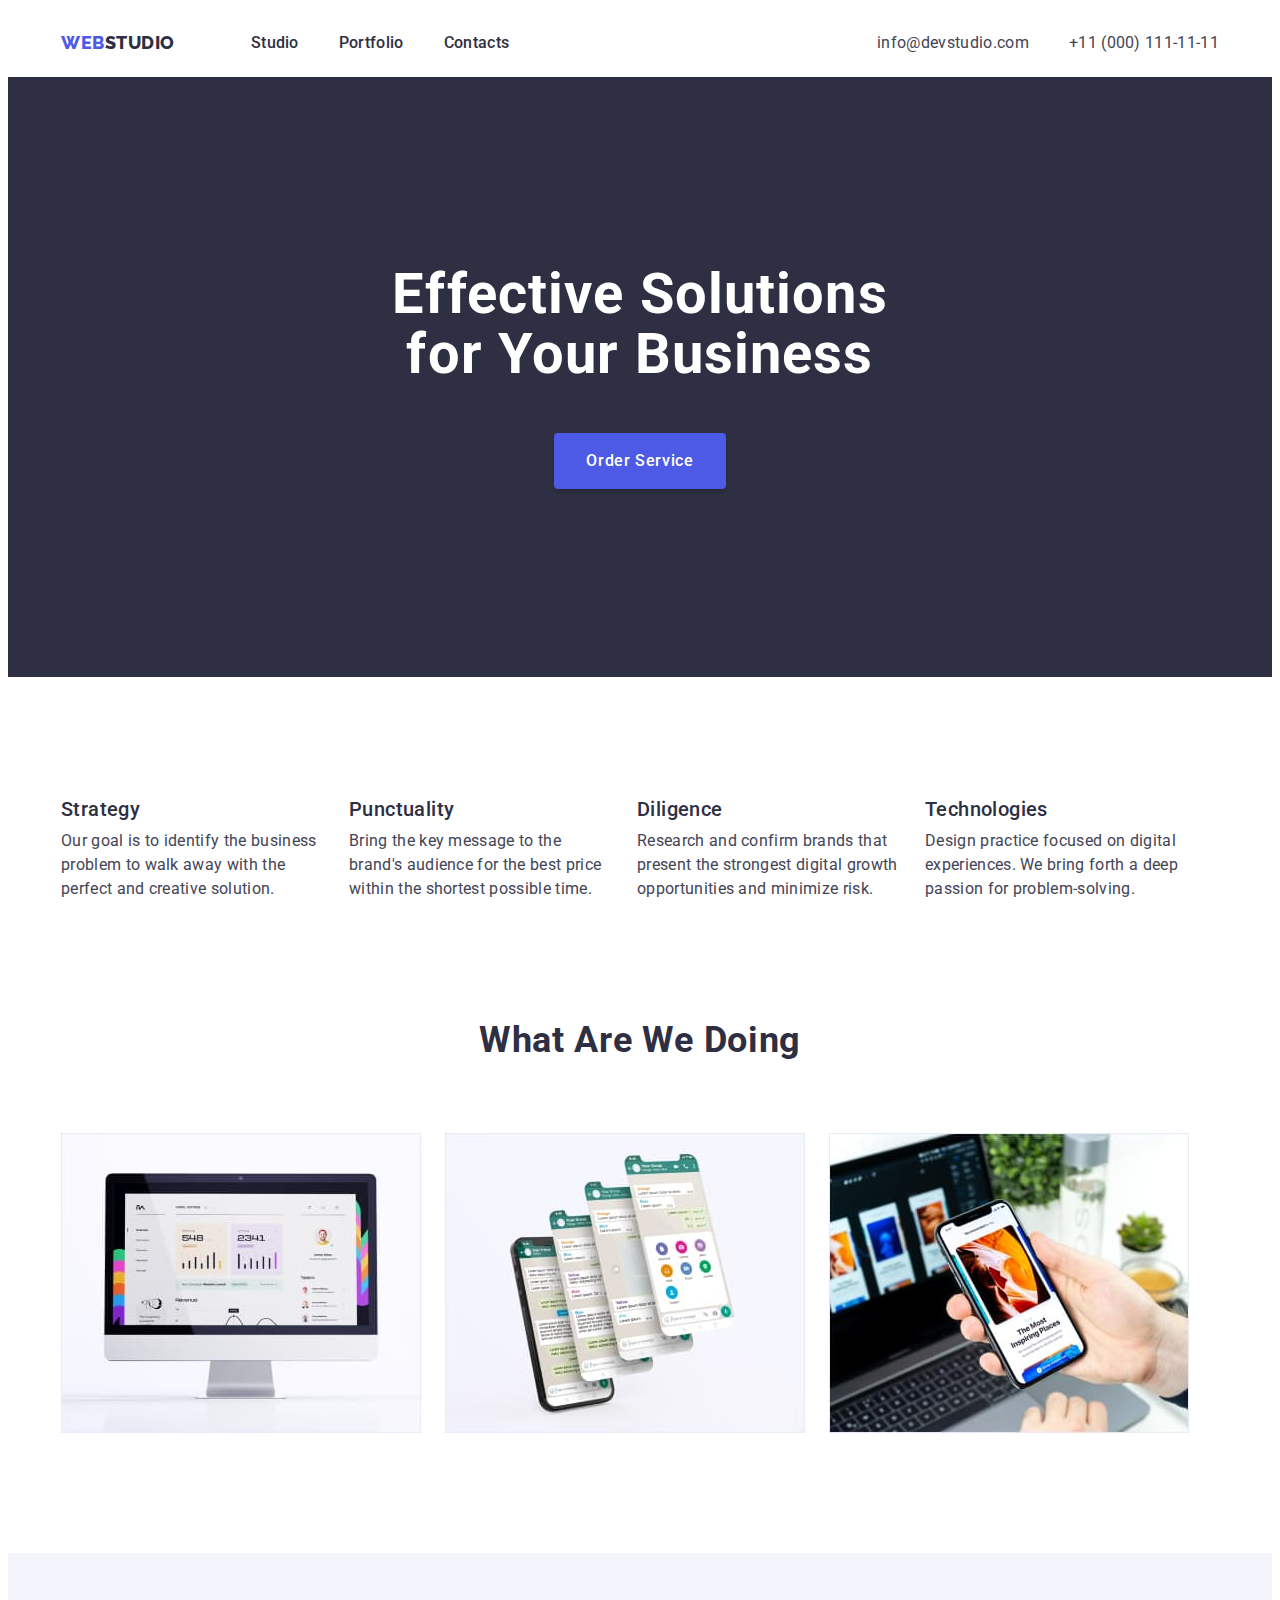
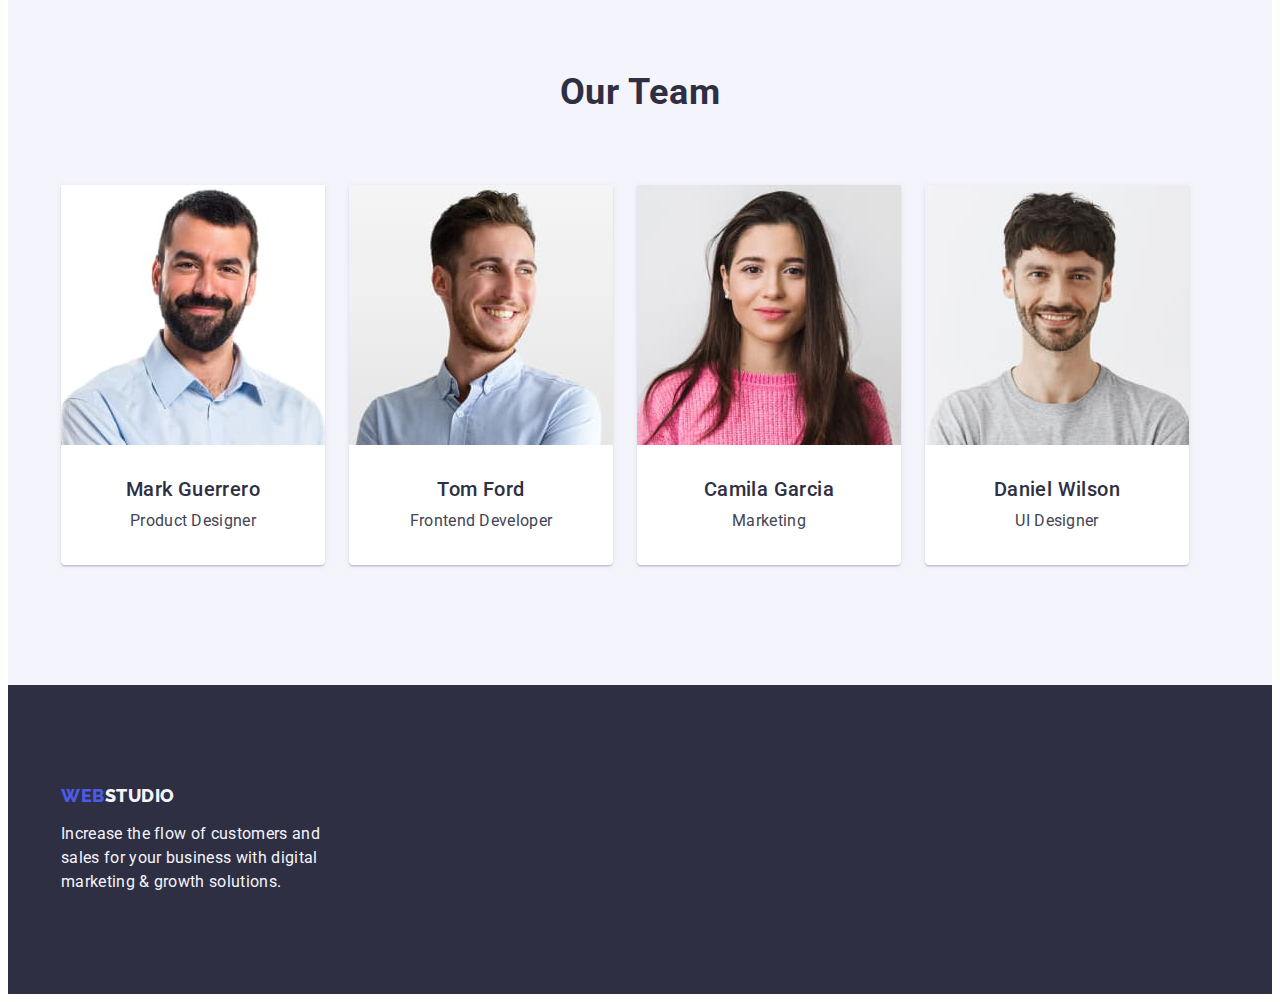
==== index.html @ d1e50bb7 "Initial commit" ====
<!DOCTYPE html>
<html lang="en">
  <head>
    <meta charset="UTF-8" />
    <meta http-equiv="X-UA-Compatible" content="IE=edge" />
    <meta name="viewport" content="width=device-width, initial-scale=1.0" />
    <link rel="preconnect" href="https://fonts.googleapis.com" />
    <link rel="preconnect" href="https://fonts.gstatic.com" crossorigin />
    <link href="https://fonts.googleapis.com/css2?family=Raleway:wght@800&family=Roboto:wght@400;500;700;900&display=swap" rel="stylesheet" />
    <link
      rel="stylesheet"
      href="https://cdnjs.cloudflare.com/ajax/libs/modern-normalize/1.1.0/modern-normalize.min.css"
      integrity="sha512-wpPYUAdjBVSE4KJnH1VR1HeZfpl1ub8YT/NKx4PuQ5NmX2tKuGu6U/JRp5y+Y8XG2tV+wKQpNHVUX03MfMFn9Q=="
      crossorigin="anonymous"
      referrerpolicy="no-referrer"
    />
    <link rel="stylesheet" href="./css/styles.css" />
    <title>Web Studio</title>
  </head>
  <body>
    <!-- header -->
    <header class="header">
      <!-- logo+main-menu -->
      <div class="container header-container">
        <nav class="navigation">
          <a class="logo link header-logo" href="./index.html">Web<span class="logo-selected">Studio</span></a>
          <ul class="list main-menu">
            <li><a class="navigation-item link" href="./index.html">Studio</a></li>
            <li><a class="navigation-item link" href="./portfolio.html">Portfolio</a></li>
            <li><a class="navigation-item link" href="">Contacts</a></li>
          </ul>
        </nav>
        <!-- contacts -->
        <address class="contacts-container ">
          <ul class="list contacts header-contacts">
            <li><a class="contacts-item link" href="mailto:info@devstudio.com">info@devstudio.com</a></li>
            <li><a class="contacts-item link" href="tel:+110001111111">+11 (000) 111-11-11</a></li>
          </ul>
        </address>
      </div>
    </header>

    <!-- main-content -->
    <main>
      
        <!-- title+button -->
        <section class="title-section">
          <div class="container">
            <h1 class="main-title title-section-item">Effective Solutions for Your Business</h1>
            <button class="btn-ord-serv title-section-item" type="button">Order Service</button>
          </div>
        </section>
        
        <!-- advantages -->
        <section class="advantages">
          <div class="container">
              <h2 class="advantages-title visually-hidden">Advantages</h2>
              <ul class="list advantages-list">
                <!-- Strategy -->
                <li class="advantages-item">
                  <h3 class="advantages-item-title">Strategy</h3>
                  <p class="advantages-p">Our goal is to identify the business problem to walk away with the perfect and creative solution.</p>
                </li>
                <!-- Punctuality -->
                <li class="advantages-item">
                  <h3 class="advantages-item-title">Punctuality</h3>
                  <p class="advantages-p">Bring the key message to the brand's audience for the best price within the shortest possible time.</p>
                </li>
                <!-- Diligence -->
                <li class="advantages-item">
                  <h3 class="advantages-item-title">Diligence</h3>
                  <p class="advantages-p">Research and confirm brands that present the strongest digital growth opportunities and minimize risk.</p>
                </li>
                <!-- Technologies -->
                <li class="advantages-item">
                  <h3 class="advantages-item-title">Technologies</h3>
                  <p class="advantages-p">Design practice focused on digital experiences. We bring forth a deep passion for problem-solving.</p>
                </li>
              </ul>
          </div>
        </section>
      

      
        <!-- "What are we doing" -->
        <section class="products">
          <div class="container">
              <h2 class="products-title">What are we doing</h2>
              <ul class="list products-list">
                <li class="products-list-item"><img src="./images/what-are-we-doing-1.jpg" alt="desktop" width="360" height="300" /></li>
                <li class="products-list-item"><img src="./images/what-are-we-doing-2.jpg" alt="adaptive" width="360" height="300" /></li>
                <li class="products-list-item"><img src="./images/what-are-we-doing-3.jpg" alt="mobile" width="360" height="300" /></li>
              </ul>
          </div>
        </section>
      
      
  
        <!-- Our Team -->
        <section class="team">
          <div class="container">
              <h2 class="team-title">Our Team</h2>
              <ul class="team-list list">
                <!-- Mark Guerrero -->
                <li class="team-list-item">
                  <img src="./images/our-team-1.jpg" alt="Mark Guerrero" width="264" height="260" />
                  <div class="team-list-item-descr">
                    <h3 class="team-list-item-title">Mark Guerrero</h3>
                    <p class="team-list-item-p">Product Designer</p>
                  </div>
                </li>
                <!-- Tom Ford -->
                <li class="team-list-item">
                  <img src="./images/our-team-2.jpg" alt="Tom Ford" width="264" height="260" />
                  <div class="team-list-item-descr">
                    <h3 class="team-list-item-title">Tom Ford</h3>
                    <p class="team-list-item-p">Frontend Developer</p>
                  </div>
                </li>
                <!-- Camila Garcia -->
                <li class="team-list-item">
                  <img src="./images/our-team-3.jpg" alt="Camila Garcia" width="264" height="260" />
                  <div class="team-list-item-descr">
                    <h3 class="team-list-item-title">Camila Garcia</h3>
                    <p class="team-list-item-p">Marketing</p>
                  </div>
                </li>
                <!-- Daniel Wilson -->
                <li class="team-list-item">
                  <img src="./images/our-team-4.jpg" alt="Daniel Wilson" width="264" height="260" />
                  <div class="team-list-item-descr">
                    <h3 class="team-list-item-title">Daniel Wilson</h3>
                    <p class="team-list-item-p">UI Designer</p>
                  </div>
                </li>
              </ul>
          </div>
        </section>
    
    </main>

    <!-- footer -->
    <footer class="footer">
      <div class="container">
          <a class="logo footer-logo link" href="./index.html">Web<span class="logo-selected-footer">Studio</span></a>
          <p class="description">Increase the flow of customers and sales for your business with digital marketing & growth solutions.</p>
      </div>
    </footer>
  </body>
</html>
---- css/styles.css ----
:root {
  --color-logo-fl: #4d5ae5; /* logo first latter */
  --color-title: #2e2f42;
  --color-text: #434455;
  --color-main-title: #ffffff; /* main title color */
  --color-btn-ord-serv-bg: #4d5ae5; /* button Order Service background color */
  --color-btn-ord-serv-txt: #ffffff;
  --color-footer-bg: #2e2f42;
  --color-footer-logo: #f4f4fd;
  --color-footer-description: #f4f4fd;
  --color-btn-filter: #4d5ae5;
  --color-btn-filter-bg: #f4f4fd;
  --color-btn-filter-active: #ffffff;
  --color-btn-filter-bg-active: #404bbf;
}

p,
h1,
h2,
h3,
h4,
h5,
h6 {
  margin: 0;
}

ul {
  margin: 0;
  padding-left: 0;
}

button {
  cursor: pointer;
}

address {
  font-style: normal;
}

img {
  display: block;
  max-width: 100%;
  height: auto;
}

body {
  font-family: "Roboto", sans-serif;
  color: #434455;
  background-color: #ffffff;
}
.container {
  max-width: 1158px;
  margin: 0 auto;
  padding: 0 15px;
}
.link {
  text-decoration: none;
}
.list {
  list-style: none;
}
.visually-hidden {
  position: absolute;
  width: 1px;
  height: 1px;
  margin: -1px;
  border: 0;
  padding: 0;
  white-space: nowrap;
  clip-path: inset(100%);
  clip: rect(0 0 0 0);
  overflow: hidden;
}
/* ========header========= */
.header-container {
  display: flex;
  align-items: center;
}
.header-container a {
  padding: 24px 0;
}
.navigation {
  display: flex;
  align-items: center;
  margin-right: auto;
}
.header-logo {
  margin-right: 76px;
}
.navigation-item {
  color: var(--color-title);
}
.navigation-item:hover,
.navigation-item:focus,
.navigation-item:active {
  color: #404bbf;
}
/* logo in header and footer */
.logo {
  font-family: "Raleway", sans-serif;
  font-weight: 800;
  font-size: 18px;
  line-height: 1.17;
  letter-spacing: 0.03em;
  text-transform: uppercase;
  color: var(--color-logo-fl);
}
.logo-selected {
  color: var(--color-title);
}
/* main-menu */
.main-menu {
  display: flex;
  flex-wrap: wrap;
  gap: 40px;
  font-weight: 500;
  font-size: 16px;
  line-height: 1.5;
  letter-spacing: 0.02em;
}
.main-menu a {
  text-decoration: none;
}
/* contacts */

.contacts {
  font-family: "Roboto";
  font-style: normal;
  font-size: 16px;
  line-height: 1.5;
  letter-spacing: 0.02em;
  list-style: none;
  color: var(--color-text);
}
.header-contacts {
  display: flex;
  justify-content: space-between;
  gap: 40px;
}
.contacts a {
  text-decoration: none;
  color: inherit;
}
.contacts-item:hover,
.contacts-item:active,
.contacts-item:focus {
  color: #404bbf;
}
/* -----header-end----- */

/* ========main-content======== */
/* title+button */
.title-section {
  background-color: #2e2f42;
  padding: 188px 0;
  text-align: center;
}

.title-section-item {
  margin: 0 auto;
}
.main-title {
  font-size: 56px;
  line-height: 1.07;

  letter-spacing: 0.02em;
  max-width: 496px;
  color: #ffffff;
  margin-bottom: 48px;
}
.btn-ord-serv {
  display: block;
  min-width: 169px;
  padding: 16px 32px;
  border-radius: 4px;
  border: none;
  box-shadow: 0px 4px 4px rgba(0, 0, 0, 0.15);
  background: var(--color-btn-ord-serv-bg);
  color: var(--color-btn-ord-serv-txt);
  font-family: inherit;
  font-weight: 500;
  font-size: 16px;
  line-height: 1.5;
  letter-spacing: 0.04em;
  cursor: pointer;
}
.btn-ord-serv:hover,
.btn-ord-serv:focus,
.btn-ord-serv:active {
  box-shadow: none;
  background-color: #404bbf;
}

/* advantages */
.advantages {
  padding: 120px 0;
}
.advantages-list {
  display: flex;
  gap: 24px;
}
.advantages-item {
  max-width: 264px;
}
.advantages > ul {
  list-style: none;
}
.advantages h3 {
  font-weight: 500;
  font-style: normal;
  font-size: 20px;
  line-height: 1.2;
  letter-spacing: 0.02em;
  color: var(--color-title);
  margin-bottom: 8px;
}
.advantages p {
  font-style: normal;
  font-size: 16px;
  line-height: 1.5;
  letter-spacing: 0.02em;
  color: var(--color-text);
}
/* "What are we doing" */
.products {
  padding-bottom: 120px;
}
.products-list {
  display: flex;
  gap: 24px;
}

.products h2 {
  font-size: 36px;
  line-height: 1.11;
  letter-spacing: 0.02em;
  text-transform: capitalize;
  color: var(--color-title);
  text-align: center;
  margin-bottom: 72px;
}
.products > ul {
  list-style: none;
}
/* Our Team */
.team {
  background-color: #f4f4fd;
  padding: 120px 0;
}

.team-title {
  text-align: center;
  margin-bottom: 72px;
  font-style: normal;
  font-weight: 700;
  font-size: 36px;
  line-height: 1.11;
  letter-spacing: 0.02em;
  text-transform: capitalize;
  color: var(--color-title);
}
.team-list {
  display: flex;
  gap: 24px;
}
.team-list-item-descr {
  padding: 32px 16px;
}
.team-list li {
  width: 264px;
  border-radius: 0px 0px 4px 4px;
  box-shadow: 0px 1px 6px rgba(46, 47, 66, 0.08), 0px 1px 1px rgba(46, 47, 66, 0.16), 0px 2px 1px rgba(46, 47, 66, 0.08);
  background-color: #ffffff;
}
.team-list h3 {
  font-weight: 500;
  font-size: 20px;
  line-height: 1.2;
  text-align: center;
  letter-spacing: 0.02em;
  color: var(--color-title);
  margin-bottom: 8px;
}
.team-list-item-p {
  font-size: 16px;
}
.team-list p {
  font-style: normal;
  font-weight: 400;
  font-size: 16px;
  line-height: 1.5;
  text-align: center;
  letter-spacing: 0.02em;
  color: var(--color-text);
}
/* -----main-content----- */

/* =======portfolio-page======== */

.portfolio-header {
  border-bottom: 1px solid #e7e9fc;
}
.filter {
  padding: 96px 0 120px 0;
}
.filter-list {
  display: flex;
  justify-content: center;
  gap: 24px;
  margin-bottom: 72px;
}
.filter-btn {
  font-family: inherit;
  font-style: normal;
  font-weight: 500;
  font-size: 16px;
  line-height: 1.5;
  text-align: center;
  letter-spacing: 0.04em;
  padding: 12px 24px;
  border: 1px solid #e7e9fc;
  border-radius: 4px;
  color: var(--color-btn-filter);
  background: var(--color-btn-filter-bg);
  cursor: pointer;
}
.filter-btn:hover,
.filter-btn:focus,
.filter-btn:active {
  color: #ffffff;
  background-color: #404bbf;
  box-shadow: 0px 3px 1px rgba(0, 0, 0, 0.1), 0px 2px 1px rgba(0, 0, 0, 0.08), 0px 2px 2px rgba(0, 0, 0, 0.12);
  border-radius: 4px;
}
.projects-list {
  display: flex;
  flex-wrap: wrap;
  gap: 48px 24px;
}

.projects-list-discr {
  padding: 32px 0 32px 16px;
  border: 1px solid #e7e9fc;
  border-top: 0;
}
.projects-list-title {
  font-weight: 500;
  font-style: normal;
  font-size: 20px;
  line-height: 1.2;
  letter-spacing: 0.02em;
  color: var(--color-title);
  margin-bottom: 8px;
}
.projects-list p {
  font-size: 16px;
  line-height: 1.5;
  letter-spacing: 0.02em;
  color: var(--color-text);
}
/* -----portfolio-page----- */

/* ========footer======== */
/* logo style in header but not all*/
footer {
  background-color: var(--color-footer-bg);
  padding: 100px 0;
}

.footer-logo {
  display: block;
  color: #4d5ae5;
  margin-bottom: 16px;
}
.logo-selected-footer {
  color: #f4f4fd;
}
.description {
  max-width: 264px;
  font-size: 16px;
  line-height: 1.5;
  letter-spacing: 0.02em;
  color: var(--color-footer-logo);
}
/* -----footer----- */
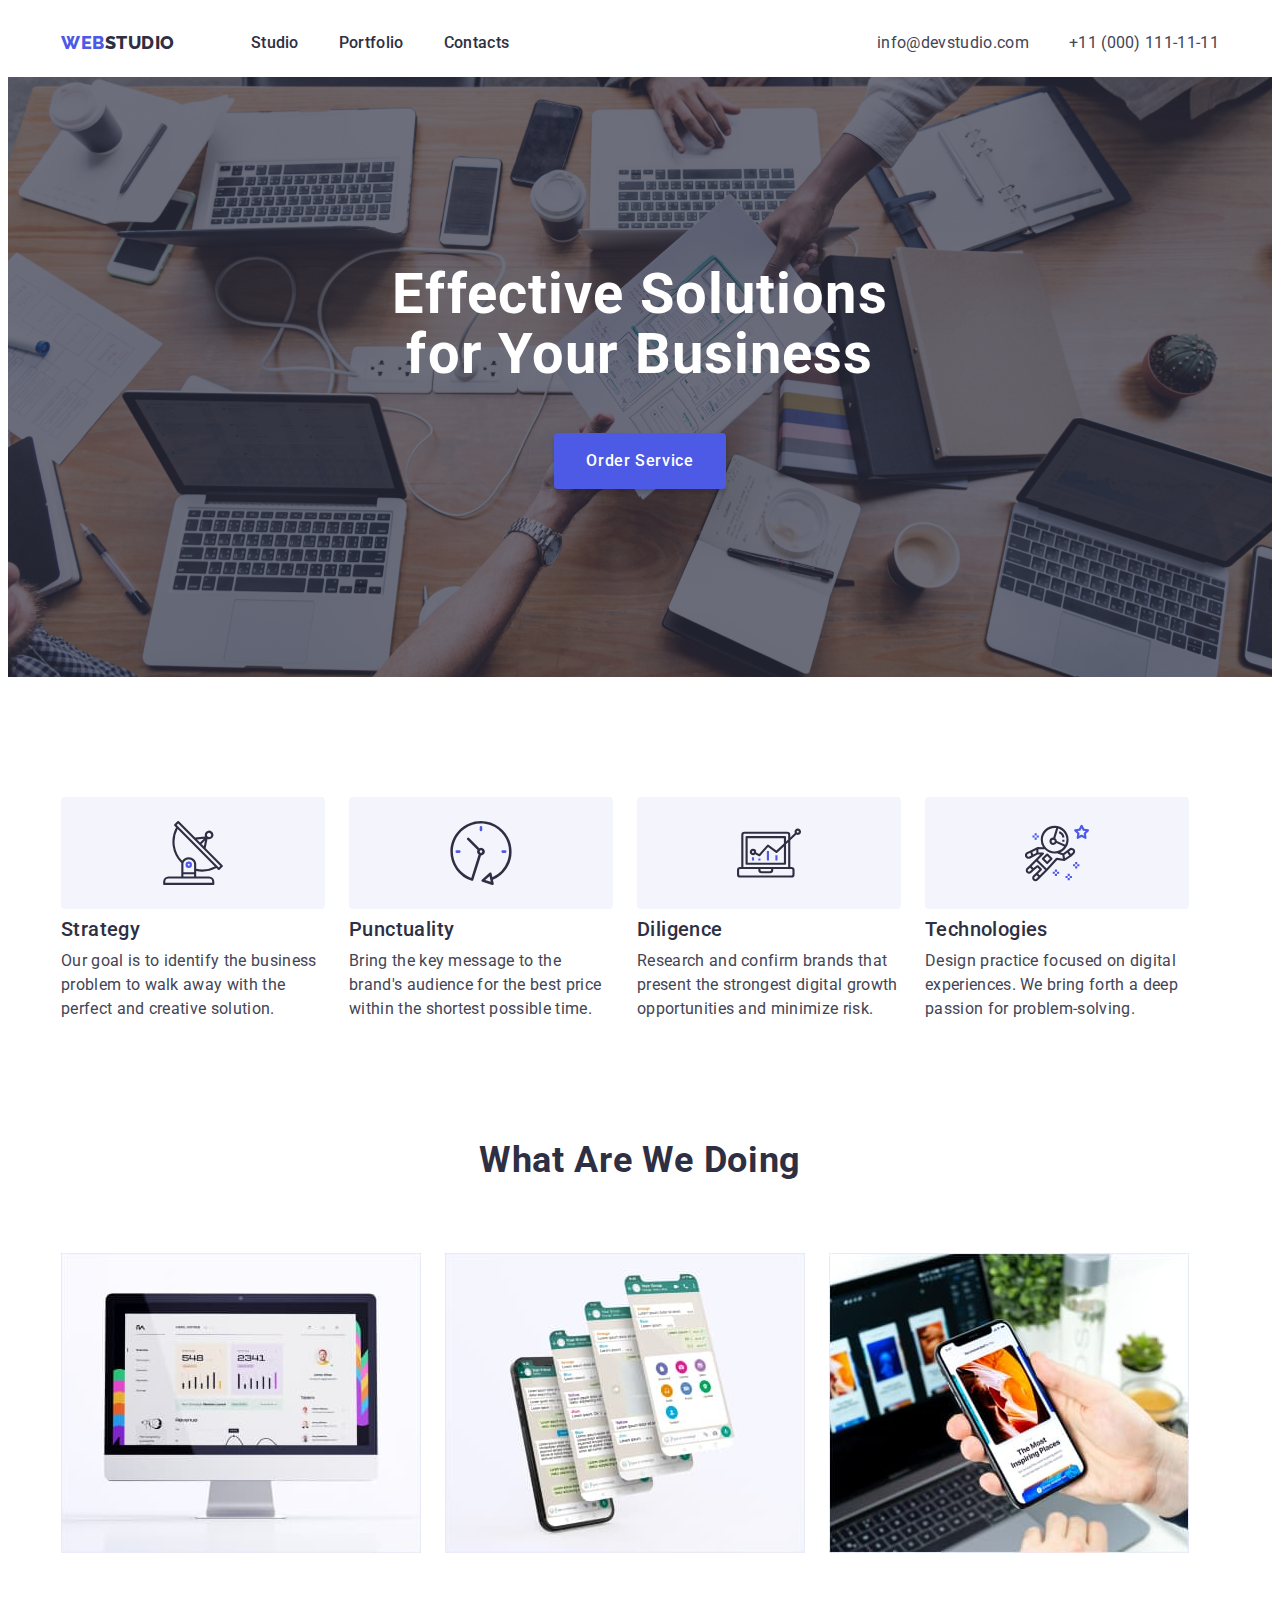
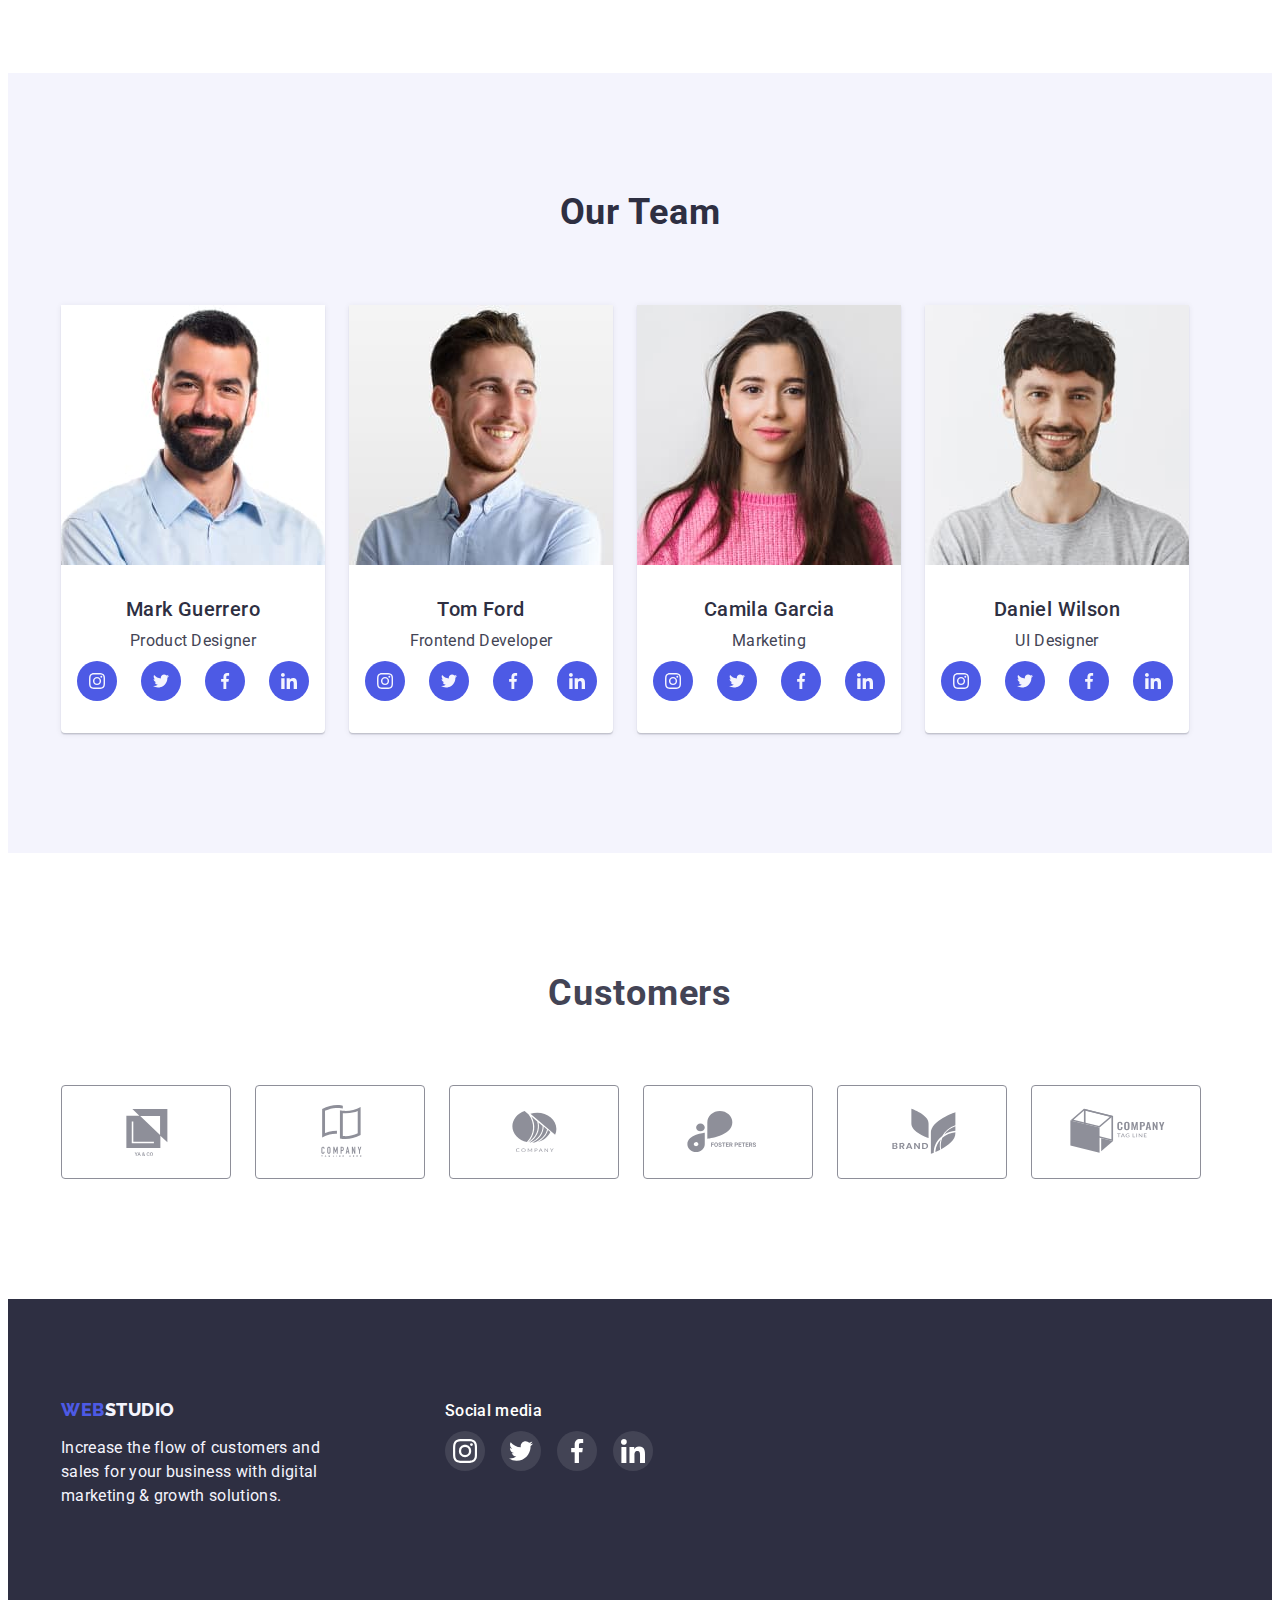
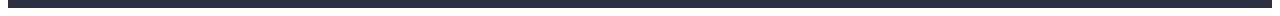
==== commit 88bfba55: "main page" ====
--- a/index.html
+++ b/index.html
@@ -31,7 +31,7 @@
           </ul>
         </nav>
         <!-- contacts -->
-        <address class="contacts-container ">
+        <address class="contacts-container">
           <ul class="list contacts header-contacts">
             <li><a class="contacts-item link" href="mailto:info@devstudio.com">info@devstudio.com</a></li>
             <li><a class="contacts-item link" href="tel:+110001111111">+11 (000) 111-11-11</a></li>
@@ -42,108 +42,319 @@
 
     <!-- main-content -->
     <main>
-      
-        <!-- title+button -->
-        <section class="title-section">
-          <div class="container">
-            <h1 class="main-title title-section-item">Effective Solutions for Your Business</h1>
-            <button class="btn-ord-serv title-section-item" type="button">Order Service</button>
-          </div>
-        </section>
-        
-        <!-- advantages -->
-        <section class="advantages">
-          <div class="container">
-              <h2 class="advantages-title visually-hidden">Advantages</h2>
-              <ul class="list advantages-list">
-                <!-- Strategy -->
-                <li class="advantages-item">
-                  <h3 class="advantages-item-title">Strategy</h3>
-                  <p class="advantages-p">Our goal is to identify the business problem to walk away with the perfect and creative solution.</p>
-                </li>
-                <!-- Punctuality -->
-                <li class="advantages-item">
-                  <h3 class="advantages-item-title">Punctuality</h3>
-                  <p class="advantages-p">Bring the key message to the brand's audience for the best price within the shortest possible time.</p>
-                </li>
-                <!-- Diligence -->
-                <li class="advantages-item">
-                  <h3 class="advantages-item-title">Diligence</h3>
-                  <p class="advantages-p">Research and confirm brands that present the strongest digital growth opportunities and minimize risk.</p>
-                </li>
-                <!-- Technologies -->
-                <li class="advantages-item">
-                  <h3 class="advantages-item-title">Technologies</h3>
-                  <p class="advantages-p">Design practice focused on digital experiences. We bring forth a deep passion for problem-solving.</p>
-                </li>
-              </ul>
-          </div>
-        </section>
-      
-
-      
-        <!-- "What are we doing" -->
-        <section class="products">
-          <div class="container">
-              <h2 class="products-title">What are we doing</h2>
-              <ul class="list products-list">
-                <li class="products-list-item"><img src="./images/what-are-we-doing-1.jpg" alt="desktop" width="360" height="300" /></li>
-                <li class="products-list-item"><img src="./images/what-are-we-doing-2.jpg" alt="adaptive" width="360" height="300" /></li>
-                <li class="products-list-item"><img src="./images/what-are-we-doing-3.jpg" alt="mobile" width="360" height="300" /></li>
-              </ul>
-          </div>
-        </section>
-      
-      
-  
-        <!-- Our Team -->
-        <section class="team">
-          <div class="container">
-              <h2 class="team-title">Our Team</h2>
-              <ul class="team-list list">
-                <!-- Mark Guerrero -->
-                <li class="team-list-item">
-                  <img src="./images/our-team-1.jpg" alt="Mark Guerrero" width="264" height="260" />
-                  <div class="team-list-item-descr">
-                    <h3 class="team-list-item-title">Mark Guerrero</h3>
-                    <p class="team-list-item-p">Product Designer</p>
-                  </div>
-                </li>
-                <!-- Tom Ford -->
-                <li class="team-list-item">
-                  <img src="./images/our-team-2.jpg" alt="Tom Ford" width="264" height="260" />
-                  <div class="team-list-item-descr">
-                    <h3 class="team-list-item-title">Tom Ford</h3>
-                    <p class="team-list-item-p">Frontend Developer</p>
-                  </div>
-                </li>
-                <!-- Camila Garcia -->
-                <li class="team-list-item">
-                  <img src="./images/our-team-3.jpg" alt="Camila Garcia" width="264" height="260" />
-                  <div class="team-list-item-descr">
-                    <h3 class="team-list-item-title">Camila Garcia</h3>
-                    <p class="team-list-item-p">Marketing</p>
-                  </div>
-                </li>
-                <!-- Daniel Wilson -->
-                <li class="team-list-item">
-                  <img src="./images/our-team-4.jpg" alt="Daniel Wilson" width="264" height="260" />
-                  <div class="team-list-item-descr">
-                    <h3 class="team-list-item-title">Daniel Wilson</h3>
-                    <p class="team-list-item-p">UI Designer</p>
-                  </div>
-                </li>
-              </ul>
-          </div>
-        </section>
-    
+      <!-- title+button -->
+      <section class="title-section">
+        <div class="container">
+          <h1 class="main-title title-section-item">Effective Solutions for Your Business</h1>
+          <button class="btn-ord-serv title-section-item" type="button">Order Service</button>
+        </div>
+      </section>
+
+      <!-- advantages -->
+      <section class="advantages">
+        <div class="container">
+          <h2 class="advantages-title visually-hidden">Advantages</h2>
+          <ul class="list advantages-list">
+            <!-- Strategy -->
+            <li class="advantages-item">
+              <div class="advantages-pic">
+                <svg width="64px" height="64px">
+                  <use href="./images/symbol-defs.svg#icon-antenna-svg"></use>
+                </svg>
+              </div>
+              <h3 class="advantages-item-title">Strategy</h3>
+              <p class="advantages-p">Our goal is to identify the business problem to walk away with the perfect and creative solution.</p>
+            </li>
+            <!-- Punctuality -->
+            <li class="advantages-item">
+              <div class="advantages-pic">
+                <svg width="64px" height="64px">
+                  <use href="./images/symbol-defs.svg#icon-clock-svg"></use>
+                </svg>
+              </div>
+              <h3 class="advantages-item-title">Punctuality</h3>
+              <p class="advantages-p">Bring the key message to the brand's audience for the best price within the shortest possible time.</p>
+            </li>
+            <!-- Diligence -->
+            <li class="advantages-item">
+              <div class="advantages-pic">
+                <svg width="64px" height="64px">
+                  <use href="./images/symbol-defs.svg#icon-diagram-svg"></use>
+                </svg>
+              </div>
+              <h3 class="advantages-item-title">Diligence</h3>
+              <p class="advantages-p">Research and confirm brands that present the strongest digital growth opportunities and minimize risk.</p>
+            </li>
+            <!-- Technologies -->
+            <li class="advantages-item">
+              <div class="advantages-pic">
+                <svg width="64px" height="64px">
+                  <use href="./images/symbol-defs.svg#icon-astronaut-svg"></use>
+                </svg>
+              </div>
+              <h3 class="advantages-item-title">Technologies</h3>
+              <p class="advantages-p">Design practice focused on digital experiences. We bring forth a deep passion for problem-solving.</p>
+            </li>
+          </ul>
+        </div>
+      </section>
+
+      <!-- "What are we doing" -->
+      <section class="products">
+        <div class="container">
+          <h2 class="products-title">What are we doing</h2>
+          <ul class="list products-list">
+            <li class="products-list-item"><img src="./images/what-are-we-doing-1.jpg" alt="desktop" width="360" height="300" /></li>
+            <li class="products-list-item"><img src="./images/what-are-we-doing-2.jpg" alt="adaptive" width="360" height="300" /></li>
+            <li class="products-list-item"><img src="./images/what-are-we-doing-3.jpg" alt="mobile" width="360" height="300" /></li>
+          </ul>
+        </div>
+      </section>
+
+      <!-- Our Team -->
+      <section class="team">
+        <div class="container">
+          <h2 class="team-title">Our Team</h2>
+          <ul class="team-list list">
+            <!-- Mark Guerrero -->
+            <li class="team-list-item">
+              <img src="./images/our-team-1.jpg" alt="Mark Guerrero" width="264" height="260" />
+              <div class="team-list-item-descr">
+                <h3 class="team-list-item-title">Mark Guerrero</h3>
+                <p class="team-list-item-p">Product Designer</p>
+                <ul class="list team-links">
+                  <li class="team-links-item">
+                    <a class="team-links-link" href="">
+                      <svg class="team-links-icon" width="16px" height="16px">
+                        <use href="./images/symbol-defs.svg#icon-instagram-icon"></use>
+                      </svg>
+                    </a>
+                  </li>
+                  <li class="team-links-item">
+                    <a class="team-links-link" href="">
+                      <svg class="team-links-icon" width="16px" height="16px">
+                        <use href="./images/symbol-defs.svg#icon-twitter-icon"></use>
+                      </svg>
+                    </a>
+                  </li>
+                  <li class="team-links-item">
+                    <a class="team-links-link" href="">
+                      <svg class="team-links-icon" width="16px" height="16px">
+                        <use href="./images/symbol-defs.svg#icon-facebook-icon"></use>
+                      </svg>
+                    </a>
+                  </li>
+                  <li class="team-links-item">
+                    <a class="team-links-link" href="">
+                      <svg class="team-links-icon" width="16px" height="16px">
+                        <use href="./images/symbol-defs.svg#icon-linkedin-icon"></use>
+                      </svg>
+                    </a>
+                  </li>
+                </ul>
+              </div>
+            </li>
+            <!-- Tom Ford -->
+            <li class="team-list-item">
+              <img src="./images/our-team-2.jpg" alt="Tom Ford" width="264" height="260" />
+              <div class="team-list-item-descr">
+                <h3 class="team-list-item-title">Tom Ford</h3>
+                <p class="team-list-item-p">Frontend Developer</p>
+                <ul class="list team-links">
+                  <li class="team-links-item">
+                    <a class="team-links-link" href="">
+                      <svg class="team-links-icon" width="16px" height="16px">
+                        <use href="./images/symbol-defs.svg#icon-instagram-icon"></use>
+                      </svg>
+                    </a>
+                  </li>
+                  <li class="team-links-item">
+                    <a class="team-links-link" href="">
+                      <svg class="team-links-icon" width="16px" height="16px">
+                        <use href="./images/symbol-defs.svg#icon-twitter-icon"></use>
+                      </svg>
+                    </a>
+                  </li>
+                  <li class="team-links-item">
+                    <a class="team-links-link" href="">
+                      <svg class="team-links-icon" width="16px" height="16px">
+                        <use href="./images/symbol-defs.svg#icon-facebook-icon"></use>
+                      </svg>
+                    </a>
+                  </li>
+                  <li class="team-links-item">
+                    <a class="team-links-link" href="">
+                      <svg class="team-links-icon" width="16px" height="16px">
+                        <use href="./images/symbol-defs.svg#icon-linkedin-icon"></use>
+                      </svg>
+                    </a>
+                  </li>
+                </ul>
+              </div>
+            </li>
+            <!-- Camila Garcia -->
+            <li class="team-list-item">
+              <img src="./images/our-team-3.jpg" alt="Camila Garcia" width="264" height="260" />
+              <div class="team-list-item-descr">
+                <h3 class="team-list-item-title">Camila Garcia</h3>
+                <p class="team-list-item-p">Marketing</p>
+                <ul class="list team-links">
+                  <li class="team-links-item">
+                    <a class="team-links-link" href="">
+                      <svg class="team-links-icon" width="16px" height="16px">
+                        <use href="./images/symbol-defs.svg#icon-instagram-icon"></use>
+                      </svg>
+                    </a>
+                  </li>
+                  <li class="team-links-item">
+                    <a class="team-links-link" href="">
+                      <svg class="team-links-icon" width="16px" height="16px">
+                        <use href="./images/symbol-defs.svg#icon-twitter-icon"></use>
+                      </svg>
+                    </a>
+                  </li>
+                  <li class="team-links-item">
+                    <a class="team-links-link" href="">
+                      <svg class="team-links-icon" width="16px" height="16px">
+                        <use href="./images/symbol-defs.svg#icon-facebook-icon"></use>
+                      </svg>
+                    </a>
+                  </li>
+                  <li class="team-links-item">
+                    <a class="team-links-link" href="">
+                      <svg class="team-links-icon" width="16px" height="16px">
+                        <use href="./images/symbol-defs.svg#icon-linkedin-icon"></use>
+                      </svg>
+                    </a>
+                  </li>
+                </ul>
+              </div>
+            </li>
+            <!-- Daniel Wilson -->
+            <li class="team-list-item">
+              <img src="./images/our-team-4.jpg" alt="Daniel Wilson" width="264" height="260" />
+              <div class="team-list-item-descr">
+                <h3 class="team-list-item-title">Daniel Wilson</h3>
+                <p class="team-list-item-p">UI Designer</p>
+                <ul class="list team-links">
+                  <li class="team-links-item">
+                    <a class="team-links-link" href="">
+                      <svg class="team-links-icon" width="16px" height="16px">
+                        <use href="./images/symbol-defs.svg#icon-instagram-icon"></use>
+                      </svg>
+                    </a>
+                  </li>
+                  <li class="team-links-item">
+                    <a class="team-links-link" href="">
+                      <svg class="team-links-icon" width="16px" height="16px">
+                        <use href="./images/symbol-defs.svg#icon-twitter-icon"></use>
+                      </svg>
+                    </a>
+                  </li>
+                  <li class="team-links-item">
+                    <a class="team-links-link" href="">
+                      <svg class="team-links-icon" width="16px" height="16px">
+                        <use href="./images/symbol-defs.svg#icon-facebook-icon"></use>
+                      </svg>
+                    </a>
+                  </li>
+                  <li class="team-links-item">
+                    <a class="team-links-link" href="">
+                      <svg class="team-links-icon" width="16px" height="16px">
+                        <use href="./images/symbol-defs.svg#icon-linkedin-icon"></use>
+                      </svg>
+                    </a>
+                  </li>
+                </ul>
+              </div>
+            </li>
+          </ul>
+        </div>
+      </section>
+      <section class="customers-section">
+        <div class="container">
+          <h2 class="customers-title">Customers</h2>
+          <ul class="list customers-logos-list">
+            <li class="customers-logo-item">
+              <svg class="customers-logo-icon" width="104px" height="56px">
+                <use href="./images/customers-logo.svg#icon-customers-logo-1"></use>
+              </svg>
+            </li>
+
+            <li class="customers-logo-item">
+              <svg class="customers-logo-icon" width="104px" height="56px">
+                <use href="./images/customers-logo.svg#icon-customers-logo-2"></use>
+              </svg>
+            </li>
+
+            <li class="customers-logo-item">
+              <svg class="customers-logo-icon" width="104px" height="56px">
+                <use href="./images/customers-logo.svg#icon-customers-logo-3"></use>
+              </svg>
+            </li>
+
+            <li class="customers-logo-item">
+              <svg class="customers-logo-icon" width="104px" height="56px">
+                <use href="./images/customers-logo.svg#icon-customers-logo-4"></use>
+              </svg>
+            </li>
+
+            <li class="customers-logo-item">
+              <svg class="customers-logo-icon" width="104px" height="56px">
+                <use href="./images/customers-logo.svg#icon-customers-logo-5"></use>
+              </svg>
+            </li>
+
+            <li class="customers-logo-item">
+              <svg class="customers-logo-icon" width="104px" height="56px">
+                <use href="./images/customers-logo.svg#icon-customers-logo-6"></use>
+              </svg>
+            </li>
+          </ul>
+        </div>
+      </section>
     </main>
 
     <!-- footer -->
     <footer class="footer">
-      <div class="container">
+      <div class="container footer-container">
+        <div>
           <a class="logo footer-logo link" href="./index.html">Web<span class="logo-selected-footer">Studio</span></a>
           <p class="description">Increase the flow of customers and sales for your business with digital marketing & growth solutions.</p>
+        </div>
+        <div class="social-media-footer">
+          <h3 class="social-media-title">Social media</h3>
+          <ul class="list footer-links">
+            <li class="footer-links-item">
+              <a class="footer-links-link" href="">
+                <svg class="footer-links-icon" width="24px" height="24px">
+                  <use href="./images/symbol-defs.svg#icon-instagram-icon"></use>
+                </svg>
+              </a>
+            </li>
+            <li class="footer-links-item">
+              <a class="footer-links-link" href="">
+                <svg class="footer-links-icon" width="24px" height="24px">
+                  <use href="./images/symbol-defs.svg#icon-twitter-icon"></use>
+                </svg>
+              </a>
+            </li>
+            <li class="footer-links-item">
+              <a class="footer-links-link" href="">
+                <svg class="footer-links-icon" width="24px" height="24px">
+                  <use href="./images/symbol-defs.svg#icon-facebook-icon"></use>
+                </svg>
+              </a>
+            </li>
+            <li class="footer-links-item">
+              <a class="footer-links-link" href="">
+                <svg class="footer-links-icon" width="24px" height="24px">
+                  <use href="./images/symbol-defs.svg#icon-linkedin-icon"></use>
+                </svg>
+              </a>
+            </li>
+          </ul>
+        </div>
       </div>
     </footer>
   </body>
--- a/css/styles.css
+++ b/css/styles.css
@@ -151,7 +151,11 @@
 /* ========main-content======== */
 /* title+button */
 .title-section {
-  background-color: #2e2f42;
+  background-color: rgba(46, 47, 66, 0.7);
+  background-image: url(../images/hero-image.jpg);
+  background-repeat: no-repeat;
+  background-position: center center;
+  background-size: cover;
   padding: 188px 0;
   text-align: center;
 }
@@ -162,7 +166,6 @@
 .main-title {
   font-size: 56px;
   line-height: 1.07;
-
   letter-spacing: 0.02em;
   max-width: 496px;
   color: #ffffff;
@@ -202,6 +205,16 @@
 .advantages-item {
   max-width: 264px;
 }
+.advantages-pic{
+  display: flex;
+  align-items: center;
+  justify-content: center;
+  min-width: 264px;
+  min-height: 112px;
+  background: #F4F4FD;
+  border-radius: 4px;
+  margin-bottom: 8px;
+}
 .advantages > ul {
   list-style: none;
 }
@@ -266,7 +279,7 @@
 .team-list-item-descr {
   padding: 32px 16px;
 }
-.team-list li {
+.team-list-item {
   width: 264px;
   border-radius: 0px 0px 4px 4px;
   box-shadow: 0px 1px 6px rgba(46, 47, 66, 0.08), 0px 1px 1px rgba(46, 47, 66, 0.16), 0px 2px 1px rgba(46, 47, 66, 0.08);
@@ -293,6 +306,67 @@
   letter-spacing: 0.02em;
   color: var(--color-text);
 }
+.team-links{
+  display: flex;
+  align-items: center;
+  justify-content: center;
+  gap: 24px;
+  margin-top: 8px;
+}
+.team-links-item{
+  width: 40px;
+  height: 40px;
+}
+.team-links-link{
+  display: flex;
+  align-items: center;
+  justify-content: center;
+  width: 100%;
+  height: 100%;
+  border-radius: 50%;
+  background-color: #4D5AE5;
+
+}
+.team-links-icon{
+  fill:#F4F4FD;
+}
+/* =======customers======== */
+
+.customers-section {
+  padding: 120px 0;
+}
+.customers-title {
+font-style: normal;
+font-weight: 700;
+font-size: 36px;
+line-height: 40px;
+text-align: center;
+letter-spacing: 0.02em;
+text-transform: capitalize;
+}
+.customers-logos-list {
+  display: flex;
+  gap: 24px;
+  margin-top: 72px;
+}
+.customers-logo-item {
+  padding: 16px 32px;
+  border: 1px solid #8E8F99;
+  border-radius: 4px;
+  fill: #8E8F99;
+  max-width: 168px;
+  max-height: 88px;
+}
+.customers-logo-item:hover,
+.customers-logo-item:focus,
+.customers-logo-item:active{
+  border: 1px solid #404BBF;
+  fill: #404BBF;
+}
+
+
+/* -----customers----- */
+
 /* -----main-content----- */
 
 /* =======portfolio-page======== */
@@ -382,4 +456,51 @@
   letter-spacing: 0.02em;
   color: var(--color-footer-logo);
 }
+.footer-container{
+  display: flex;
+}
+.social-media-footer{
+  display: flex;
+  flex-direction: column;
+  margin-left: 120px;
+}
+.social-media-title{
+  font-style: normal;
+  font-weight: 500;
+  font-size: 16px;
+  line-height: 1.5;
+  letter-spacing: 0.02em;
+  color: #FFFFFF;
+}
+.footer-links{
+  display: flex;
+  align-items: center;
+  justify-content: center;
+  gap: 16px;
+  margin-top: 8px;
+}
+.footer-links-item{
+  width: 40px;
+  height: 40px;
+}
+.footer-links-link{
+  display: flex;
+  align-items: center;
+  justify-content: center;
+  width: 100%;
+  height: 100%;
+  border-radius: 50%;
+  background-color: rgba(255, 255, 255, 0.1);
+
+}
+.footer-links-icon{
+  fill:#FFFFFF;;
+}
+
+.footer-links-link:hover,
+.footer-links-link:focus,
+.footer-links-link:active{
+  background-color: #31D0AA;
+}
+
 /* -----footer----- */
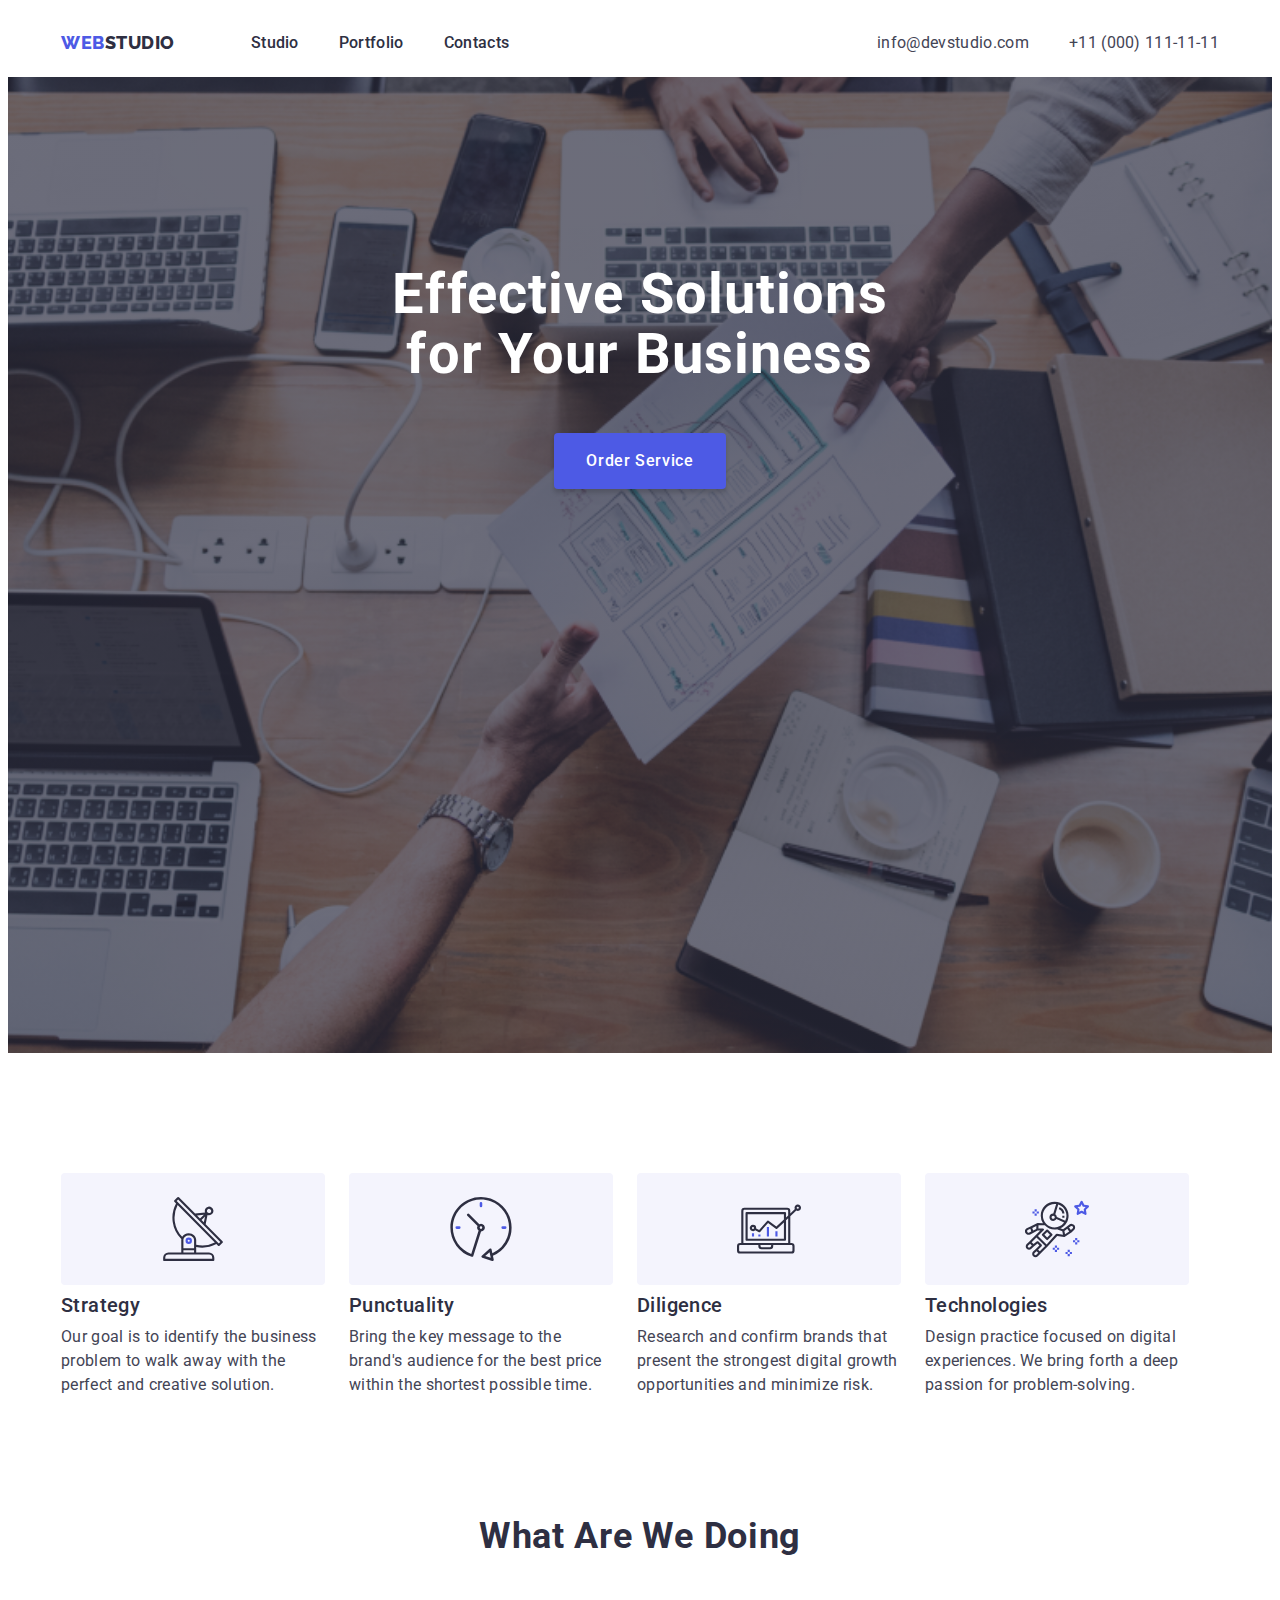
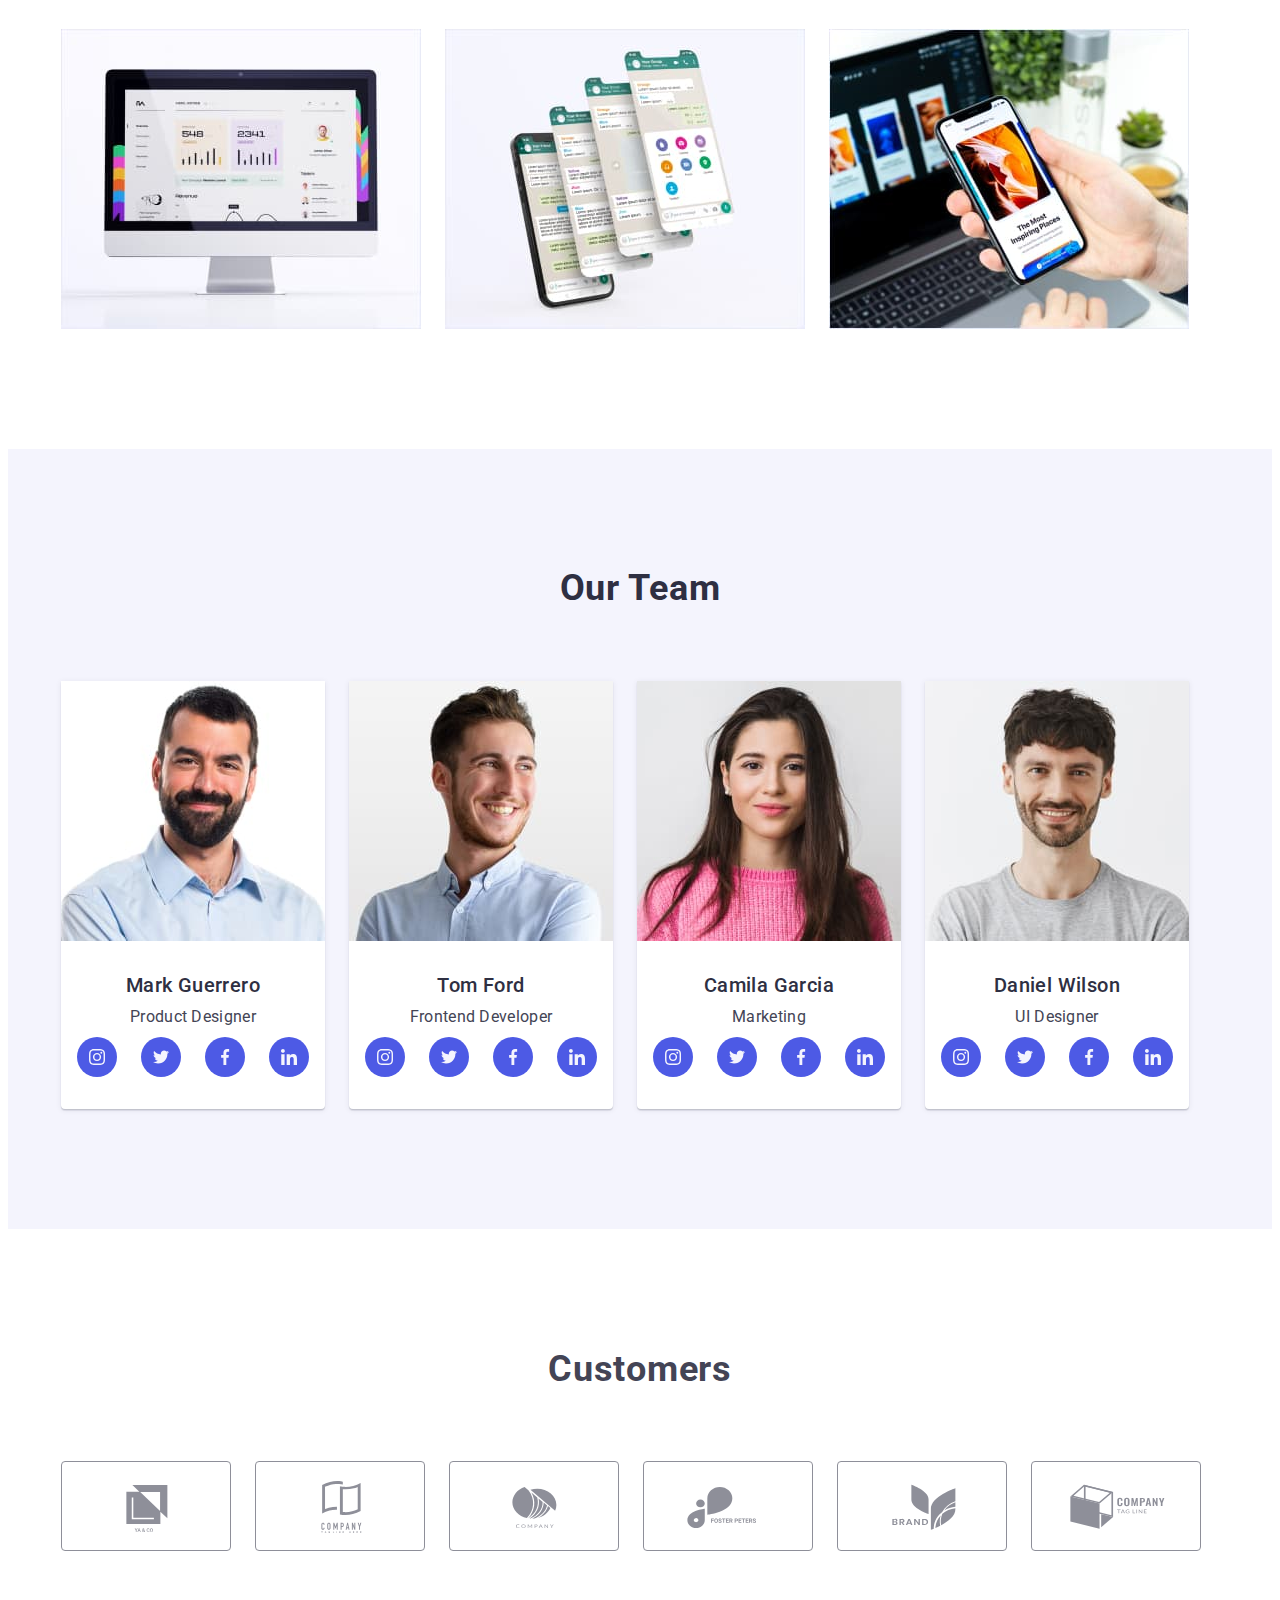
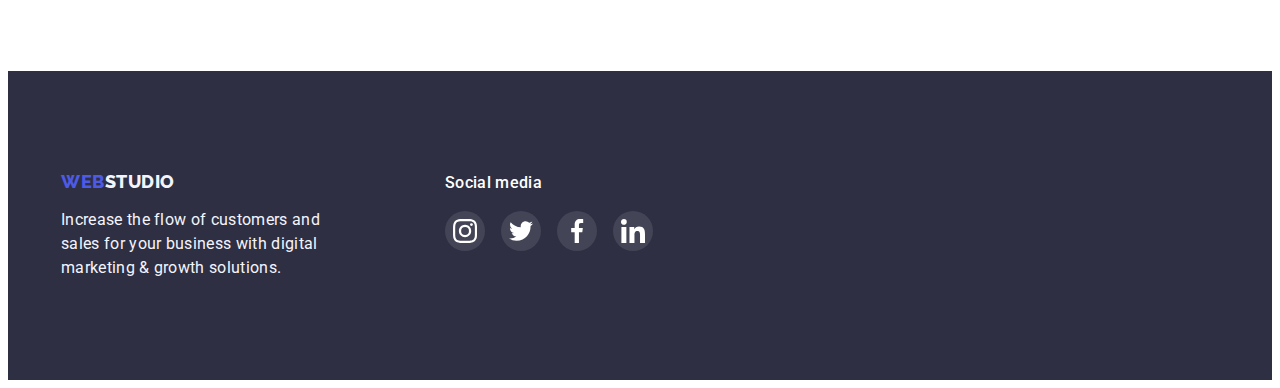
==== commit dd324971: "fix1" ====
--- a/index.html
+++ b/index.html
@@ -276,39 +276,51 @@
           <h2 class="customers-title">Customers</h2>
           <ul class="list customers-logos-list">
             <li class="customers-logo-item">
-              <svg class="customers-logo-icon" width="104px" height="56px">
+              <a class="customers-logo-link" href="">
+                <svg class="customers-logo-icon" width="104px" height="56px">
                 <use href="./images/customers-logo.svg#icon-customers-logo-1"></use>
               </svg>
-            </li>
-
-            <li class="customers-logo-item">
-              <svg class="customers-logo-icon" width="104px" height="56px">
-                <use href="./images/customers-logo.svg#icon-customers-logo-2"></use>
-              </svg>
-            </li>
-
-            <li class="customers-logo-item">
-              <svg class="customers-logo-icon" width="104px" height="56px">
-                <use href="./images/customers-logo.svg#icon-customers-logo-3"></use>
-              </svg>
-            </li>
-
-            <li class="customers-logo-item">
-              <svg class="customers-logo-icon" width="104px" height="56px">
-                <use href="./images/customers-logo.svg#icon-customers-logo-4"></use>
-              </svg>
-            </li>
-
-            <li class="customers-logo-item">
-              <svg class="customers-logo-icon" width="104px" height="56px">
-                <use href="./images/customers-logo.svg#icon-customers-logo-5"></use>
-              </svg>
-            </li>
-
-            <li class="customers-logo-item">
-              <svg class="customers-logo-icon" width="104px" height="56px">
-                <use href="./images/customers-logo.svg#icon-customers-logo-6"></use>
-              </svg>
+            </a>
+            </li>
+
+            <li class="customers-logo-item">
+              <a class="customers-logo-link" href="">
+                <svg class="customers-logo-icon" width="104px" height="56px">
+                  <use href="./images/customers-logo.svg#icon-customers-logo-2"></use>
+                </svg>
+              </a>
+            </li>
+
+            <li class="customers-logo-item">
+              <a class="customers-logo-link" href="">
+                <svg class="customers-logo-icon" width="104px" height="56px">
+                  <use href="./images/customers-logo.svg#icon-customers-logo-3"></use>
+                </svg>
+              </a>
+            </li>
+
+            <li class="customers-logo-item">
+              <a class="customers-logo-link" href="">
+                <svg class="customers-logo-icon" width="104px" height="56px">
+                  <use href="./images/customers-logo.svg#icon-customers-logo-4"></use>
+                </svg>
+              </a>
+            </li>
+
+            <li class="customers-logo-item">
+              <a class="customers-logo-link" href="">
+                <svg class="customers-logo-icon" width="104px" height="56px">
+                  <use href="./images/customers-logo.svg#icon-customers-logo-5"></use>
+                </svg>
+              </a>
+            </li>
+
+            <li class="customers-logo-item">
+              <a class="customers-logo-link" href="">
+                <svg class="customers-logo-icon" width="104px" height="56px">
+                  <use href="./images/customers-logo.svg#icon-customers-logo-6"></use>
+                </svg>
+              </a>
             </li>
           </ul>
         </div>
@@ -323,7 +335,7 @@
           <p class="description">Increase the flow of customers and sales for your business with digital marketing & growth solutions.</p>
         </div>
         <div class="social-media-footer">
-          <h3 class="social-media-title">Social media</h3>
+          <p class="social-media-title">Social media</p>
           <ul class="list footer-links">
             <li class="footer-links-item">
               <a class="footer-links-link" href="">
--- a/css/styles.css
+++ b/css/styles.css
@@ -151,13 +151,16 @@
 /* ========main-content======== */
 /* title+button */
 .title-section {
-  background-color: rgba(46, 47, 66, 0.7);
-  background-image: url(../images/hero-image.jpg);
+  background-color: #2E2F42;
+  background-image: linear-gradient( rgba(46, 47, 66, 0.7) 100%, rgba(0, 0, 0, 0.0) ), url('../images/hero-image.jpg');
   background-repeat: no-repeat;
   background-position: center center;
   background-size: cover;
   padding: 188px 0;
   text-align: center;
+  max-width: 1440px;
+  height: 600px;
+  margin: 0 auto
 }
 
 .title-section-item {
@@ -211,7 +214,7 @@
   justify-content: center;
   min-width: 264px;
   min-height: 112px;
-  background: #F4F4FD;
+  background-color: #F4F4FD;
   border-radius: 4px;
   margin-bottom: 8px;
 }
@@ -292,10 +295,10 @@
   text-align: center;
   letter-spacing: 0.02em;
   color: var(--color-title);
-  margin-bottom: 8px;
 }
 .team-list-item-p {
   font-size: 16px;
+  margin: 8px 0;
 }
 .team-list p {
   font-style: normal;
@@ -308,10 +311,8 @@
 }
 .team-links{
   display: flex;
-  align-items: center;
   justify-content: center;
   gap: 24px;
-  margin-top: 8px;
 }
 .team-links-item{
   width: 40px;
@@ -329,6 +330,10 @@
 }
 .team-links-icon{
   fill:#F4F4FD;
+}
+.team-links-link:hover,
+.team-links-link:focus{
+  background-color: #404BBF;
 }
 /* =======customers======== */
 
@@ -349,19 +354,32 @@
   gap: 24px;
   margin-top: 72px;
 }
-.customers-logo-item {
+/* .customers-logo-item {
   padding: 16px 32px;
   border: 1px solid #8E8F99;
   border-radius: 4px;
-  fill: #8E8F99;
-  max-width: 168px;
-  max-height: 88px;
-}
-.customers-logo-item:hover,
-.customers-logo-item:focus,
-.customers-logo-item:active{
+  color: #8E8F99;
+  width: 168px;
+  height: 88px;
+} */
+.customers-logo-link{
+  display: flex;
+  align-items: center;
+  justify-content: center;
+  color: #8E8F99;
+  border: 1px solid currentColor;
+  border-radius: 4px;
+  width: 168px;
+  height: 88px;
+}
+.customers-logo-icon{
+  fill: currentColor;
+}
+.customers-logo-link:hover,
+.customers-logo-link:focus,
+.customers-logo-link:active{
   border: 1px solid #404BBF;
-  fill: #404BBF;
+  color: #404BBF;
 }
 
 
@@ -372,7 +390,9 @@
 /* =======portfolio-page======== */
 
 .portfolio-header {
-  border-bottom: 1px solid #e7e9fc;
+  border-bottom: 1px solid #E7E9FC;
+box-shadow: 0px 2px 1px rgba(46, 47, 66, 0.08), 0px 1px 1px rgba(46, 47, 66, 0.16), 0px 1px 6px rgba(46, 47, 66, 0.08);
+
 }
 .filter {
   padding: 96px 0 120px 0;
@@ -412,6 +432,12 @@
   gap: 48px 24px;
 }
 
+.projects-list-link:hover,
+.projects-list-link:focus
+{
+  display: block;
+  box-shadow: 0px 1px 6px rgba(46, 47, 66, 0.08), 0px 1px 1px rgba(46, 47, 66, 0.16), 0px 2px 1px rgba(46, 47, 66, 0.08);
+}
 .projects-list-discr {
   padding: 32px 0 32px 16px;
   border: 1px solid #e7e9fc;
@@ -460,8 +486,6 @@
   display: flex;
 }
 .social-media-footer{
-  display: flex;
-  flex-direction: column;
   margin-left: 120px;
 }
 .social-media-title{
@@ -471,13 +495,13 @@
   line-height: 1.5;
   letter-spacing: 0.02em;
   color: #FFFFFF;
+  margin-bottom: 16px ;
 }
 .footer-links{
   display: flex;
   align-items: center;
   justify-content: center;
   gap: 16px;
-  margin-top: 8px;
 }
 .footer-links-item{
   width: 40px;
